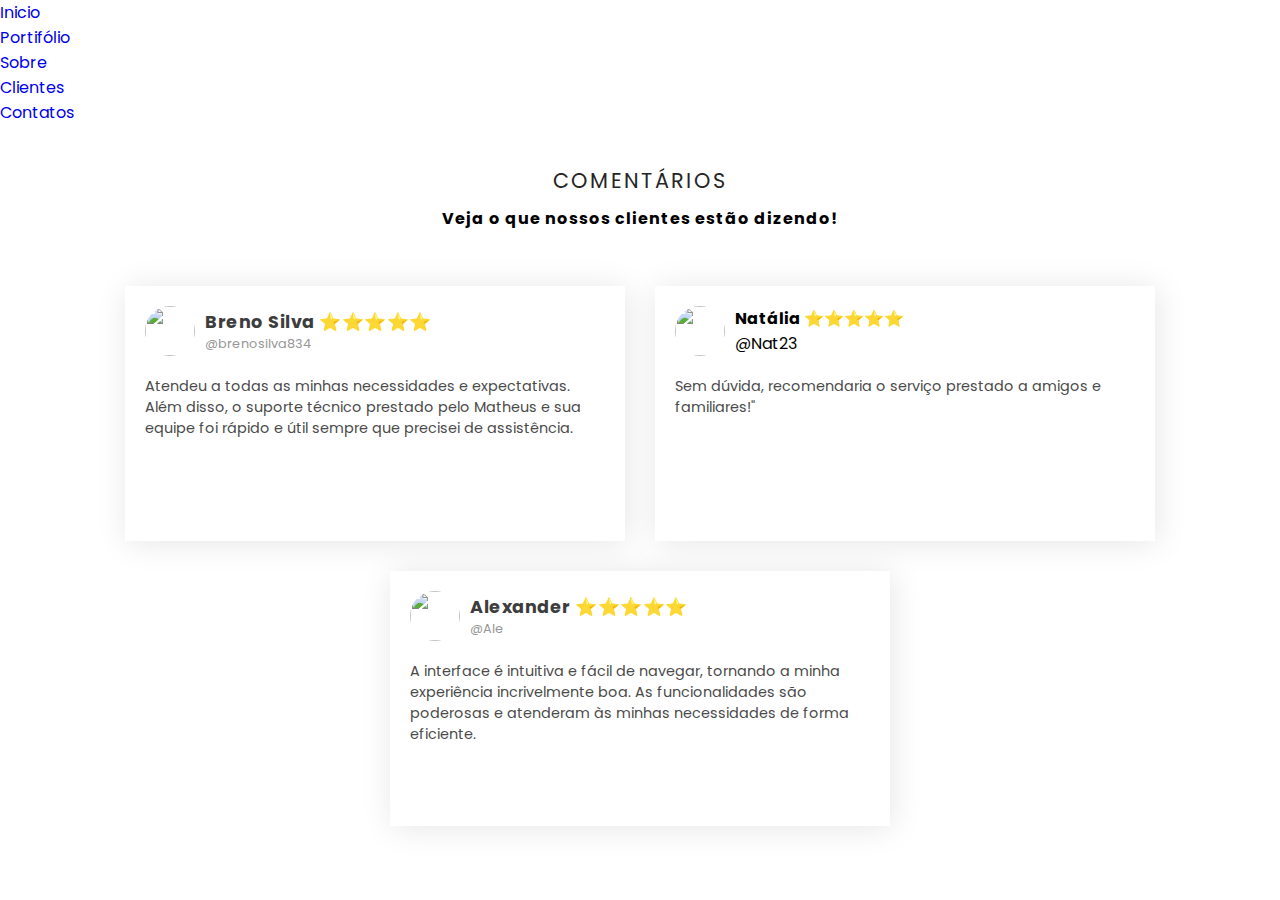
==== Clientes.html @ f2ada6d9 "Upload inicial." ====
<!DOCTYPE html>
<html>
<head>
    <meta charset="UTF-8">
    <meta name="viewport" content="width=device-width, initial-scale=1.0">
    <link href="https://fonts.googleapis.com/css?family=Poppins:100,200,300,400,500,600,700,800,900&amp;subset=devanagari,latin-ext" rel="stylesheet">
    <link rel="stylesheet" href="css/style.css">
    <title>Portifólio - Matheus</title>
</head>
<body>
<!-- Navbar -->

		<nav class="navbar background"> 
			<ul class="nav-list"> 
				<li class="logomarca"><a href="index.html">Inicio</a></li>
				<li><a href="Portifolio.html">Portifólio</a></li> 
				<li><a href="Sobre.html">Sobre</a></li> 
				<li><a href="Clientes.html">Clientes</a></li> 
				<li><a href="Contato.html">Contatos</a></li> 
			</ul> 
		</nav> 
		
<!-- Sessão de avaliações -->	
	
    <section id="testemunhos">
        <div class="titulo-testemunho">
            <span>Comentários</span>
            <h4>Veja o que nossos clientes estão dizendo!</h4>
        </div>
        <div class="contêiner-caixa-testemunho">
            <div class="caixa-testemunho">
                <div class="topo-caixa">
                    <div class="perfil">
                        <div class="imagem-perfil">
                            <img src="clientes\cliente-2.jpg" />
                        </div>
                        <div class="nome-usuario">
                            <strong>Breno Silva ⭐⭐⭐⭐⭐</strong>
                            <span>@brenosilva834</span>
                        </div>
                    </div>
                </div>
                <div class="comentario-cliente">
                    <p>Atendeu a todas as minhas necessidades e expectativas. Além disso, o suporte técnico prestado pelo Matheus e sua equipe foi rápido e útil sempre que precisei de assistência.</p>
                </div>
            </div>
            <div class="caixa-testemunho">
                <div class="topo-caixa">
                    <div class="perfil">
                        <div class="imagem-perfil">
                            <img src="clientes\cliente-1.jpg" />
                        </div>
                        <div class "nome-usuario">
                            <strong>Natália ⭐⭐⭐⭐⭐<br></strong>
                            <span>@Nat23</span>
                        </div>
                    </div>
                </div>
                <div class="comentario-cliente">
                    <p>Sem dúvida, recomendaria o serviço prestado a amigos e familiares!"</p>
                </div>
            </div>
            <div class="caixa-testemunho">
                <div class="topo-caixa">
                    <div class="perfil">
                        <div class="imagem-perfil">
                            <img src="clientes\cliente-3.jpg" />
                        </div>
                        <div class="nome-usuario">
                            <strong>Alexander ⭐⭐⭐⭐⭐</strong>
                            <span>@Ale</span>
                        </div>
                    </div>
                </div>
                <div class="comentario-cliente">
                    <p>A interface é intuitiva e fácil de navegar, tornando a minha experiência incrivelmente boa. As funcionalidades são poderosas e atenderam às minhas necessidades de forma eficiente.</p>
                </div>
            </div>
        </div>
    </section>
</body>
<!-- Estilo CSS do site -->

<style>

*{
margin: 0px;
padding: 0px;
font-family: poppins;
box-sizing: border-box;
}
a{
text-decoration: none;
}
#testemunhos{
display: flex;
justify-content: center;
align-items: center;
flex-direction: column;
width:100%;
}
.titulo-testemunho{
letter-spacing: 1px;
margin: 30px 0px;
padding: 10px 20px;
display: flex;
flex-direction: column;
justify-content: center;
align-items: center;
}
 
.titulo-testemunho span{
font-size: 1.3rem;
color: #252525;
margin-bottom: 10px;
letter-spacing: 2px;
text-transform: uppercase;
}
.contêiner-caixa-testemunho{
display: flex;
justify-content: center;
align-items: center;
flex-wrap: wrap;
width:100%;
}
.caixa-testemunho{
height: 255px;
width:500px;
box-shadow: 2px 2px 30px rgba(0,0,0,0.1);
background-color: #ffffff;
padding: 20px;
margin: 15px;
cursor: pointer;
}
.imagem-perfil{
width:50px;
height: 50px;
border-radius: 50%;
overflow: hidden;
margin-right: 10px;
}
.imagem-perfil img{
width: 100%;
height: 100%;
object-fit: cover;
object-position: center;
}
.perfil{
display: flex;
align-items: center;
}
.nome-usuario{
display: flex;
flex-direction: column;
}
.nome-usuario strong{
color: #3d3d3d;
font-size: 1.1rem;
letter-spacing: 0.5px;
}
.nome-usuario span{
color: #979797;
font-size: 0.8rem;
}
.avaliações{
color: #f9d71c;
}
.topo-caixa{
display: flex;
justify-content: space-between;
align-items: center;
margin-bottom: 20px;
}
.comentario-cliente p{
font-size: 0.9rem;
color: #4b4b4b;
}
.caixa-testemunho:hover{
transform: translateY(-10px);
transition: all ease 0.3s;
}
 
@media(max-width:1060px){
.caixa-testemunho{
width:45%;
padding: 10px;
}
}
@media(max-width:790px){
.caixa-testemunho{
width:100%;
}
.titulo-testemunho h1{
font-size: 1.4rem;
}
}
@media(max-width:340px){
.topo-caixa{
flex-wrap: wrap;
margin-bottom: 10px;
}
.avaliações{
margin-top: 10px;
}
::selection{
color: #ffffff;
background-color: #252525;
}
</style>
	
	
	
</html>
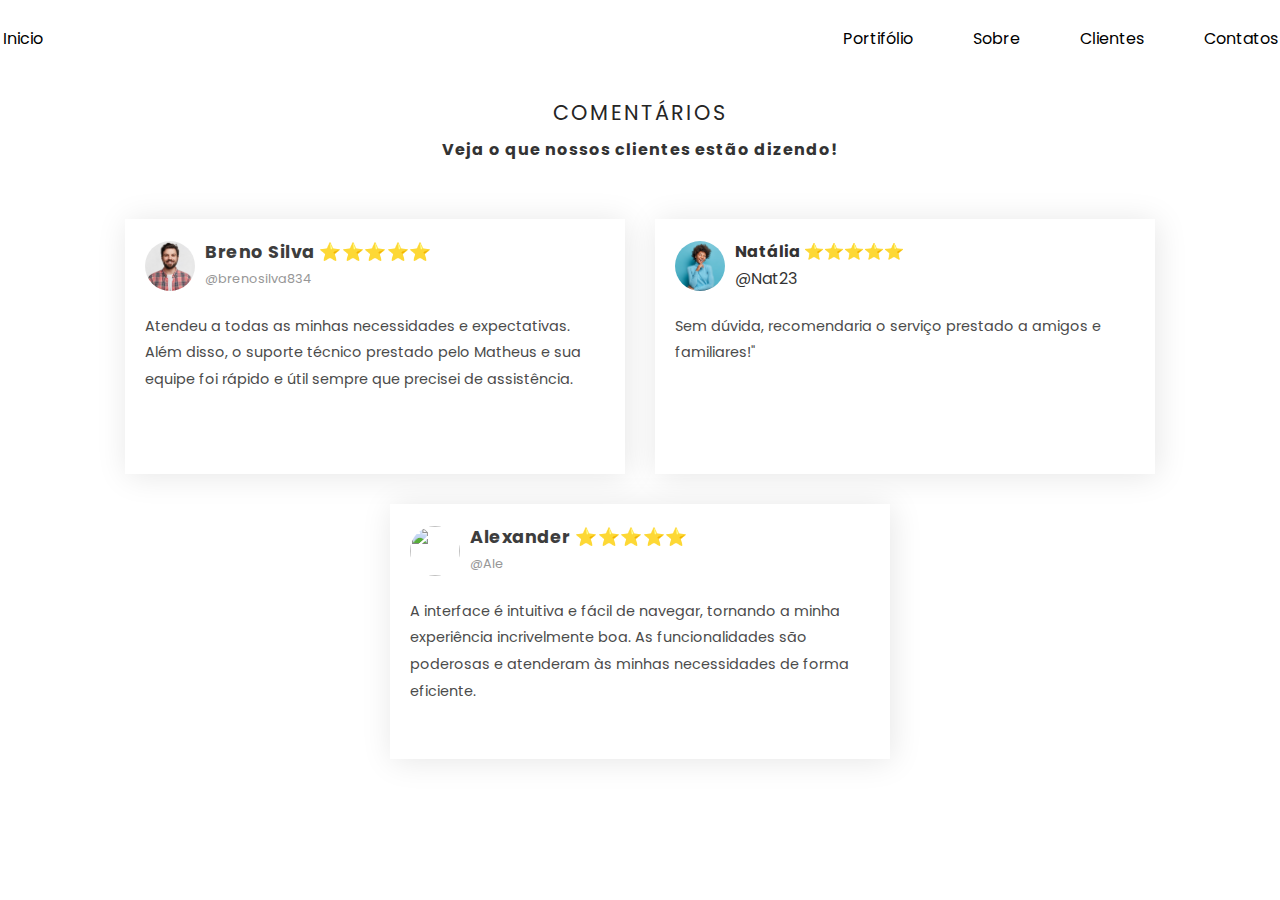
==== commit 92408177: "Update Clientes.html" ====
--- a/Clientes.html
+++ b/Clientes.html
@@ -4,10 +4,10 @@
     <meta charset="UTF-8">
     <meta name="viewport" content="width=device-width, initial-scale=1.0">
     <link href="https://fonts.googleapis.com/css?family=Poppins:100,200,300,400,500,600,700,800,900&amp;subset=devanagari,latin-ext" rel="stylesheet">
-    <link rel="stylesheet" href="css/style.css">
+    <link rel="stylesheet" href="style.css">
     <title>Portifólio - Matheus</title>
 </head>
-<body>
+<body> 
 <!-- Navbar -->
 
 		<nav class="navbar background"> 
@@ -16,9 +16,9 @@
 				<li><a href="Portifolio.html">Portifólio</a></li> 
 				<li><a href="Sobre.html">Sobre</a></li> 
 				<li><a href="Clientes.html">Clientes</a></li> 
-				<li><a href="Contato.html">Contatos</a></li> 
+				<li><a href="contato.html">Contatos</a></li> 
 			</ul> 
-		</nav> 
+		</nav>
 		
 <!-- Sessão de avaliações -->	
 	
@@ -32,7 +32,7 @@
                 <div class="topo-caixa">
                     <div class="perfil">
                         <div class="imagem-perfil">
-                            <img src="clientes\cliente-2.jpg" />
+                            <img src="cliente-2.jpg" />
                         </div>
                         <div class="nome-usuario">
                             <strong>Breno Silva ⭐⭐⭐⭐⭐</strong>
@@ -48,7 +48,7 @@
                 <div class="topo-caixa">
                     <div class="perfil">
                         <div class="imagem-perfil">
-                            <img src="clientes\cliente-1.jpg" />
+                            <img src="cliente-1.jpg" />
                         </div>
                         <div class "nome-usuario">
                             <strong>Natália ⭐⭐⭐⭐⭐<br></strong>
@@ -64,7 +64,7 @@
                 <div class="topo-caixa">
                     <div class="perfil">
                         <div class="imagem-perfil">
-                            <img src="clientes\cliente-3.jpg" />
+                            <img src="cliente-3.jpg" />
                         </div>
                         <div class="nome-usuario">
                             <strong>Alexander ⭐⭐⭐⭐⭐</strong>
--- a/style.css
+++ b/style.css
@@ -0,0 +1,237 @@
+* { 
+margin: 0; 
+
+	padding: 0; 
+} 
+
+body{
+	font-family: 'Poppins', sans-serif;
+	font-size:16px;
+	color: #676a81;
+	background: #ffffff !important;
+    	max-width:1920px;
+    	margin:0 auto;
+	overflow-x:hidden;
+}
+
+.navbar { 
+	font-family: 'Poppins', sans-serif;
+	display: flex; 
+	position: fixed; 
+	align-items: center; 
+	justify-content: center; 
+	top: 0px; 
+	width: 100%;
+	cursor: pointer; 
+} 
+
+@media (max-width: 768px) {
+  .nav-list {
+    display: none;
+  }
+  
+  .menu-icon {
+    display: block;
+    cursor: pointer;
+  }
+  
+  .menu-icon:before {
+    content: "\2630";
+  }
+  
+  #menu-toggle:checked ~ .nav-list {
+    display: block;
+  }
+}
+
+
+/*EDITAR IMAGEM EM DESTAQUE*/
+
+.imagem-destaque {
+  width: 60%;
+  position: fixed;
+  top: 0;
+  right: 0;
+  margin-top: 100px;
+}
+
+#imagem-destaque {
+	width: 60%;
+  position: fixed;
+  top: 0;
+  right: 0;
+  margin-top: 100px;
+}
+
+
+a{
+color: #ff4f5b;	
+}
+
+
+.header-text {
+  font-family: 'Poppins', sans-serif;
+  position: absolute;
+  top: 45%;
+  left: 30%;
+  transform: translate(-50%, -50%);
+  text-align: center;
+  color: black;
+  z-index: 1;
+  font-size: 36px;
+  white-space: normal;
+  line-height: 1.0
+}
+
+.nav-list {  
+	display: flex; 
+	background-color: white;
+} 
+
+.nav-list li { 
+	list-style: none; 
+	padding: 26px 30px; 
+} 
+
+.nav-list li a { 
+	text-decoration: none; 
+	color: black; 
+} 
+
+.nav-list li a:hover { 
+	color: black; 
+} 
+
+.rightNav { 
+	width: 50%; 
+	text-align: right; 
+} 
+
+
+/*EDITAR FORMULÁRIO*/
+
+.titulo-formulario {
+  text-align: center;
+  margin-top: 20px;
+  position: relative;
+  z-index: 999;
+}
+
+.formulario-contato {
+  text-align: center;
+  margin-top: 20px;
+  position: relative;
+  z-index: 999;
+}
+
+form {
+  width: 300px;
+  margin: 0 auto;
+}
+
+label {
+  position: absolute;
+  bottom: 0;
+  right: 0;
+  margin-bottom: 5px;
+  font-weight: bold;
+}
+
+input[type="text"],
+textarea {
+  width: 100%;
+  padding: 5px;
+  margin-bottom: 10px;
+}
+
+input[type="submit"] {
+  background-color: #4CAF50;
+  color: white;
+  border: none;
+  padding: 10px 20px;
+  text-align: center;
+  text-decoration: none;
+  display: inline-block;
+  font-size: 16px;
+  cursor: pointer;
+}
+
+input[type="submit"]:hover {
+  background-color: #45a049;
+}
+
+.background { 
+	background-color: white;
+	background-blend-mode: darken; 
+	background-size: cover; 
+} 
+
+
+.logomarca {
+  float: left;
+  margin-right: 740px;
+}
+
+
+.coluna {
+  display: flex;
+  flex-wrap: wrap;
+  padding: 0 4px;
+}
+
+
+@import url('https://fonts.googleapis.com/css2?family=Open+Sans:ital,wght@0,300;0,400;0,700;1,300;1,400;1,700&display=swap');
+
+* {
+    box-sizing: border-box;
+    outline: 0;
+    transition: all 0.3s ease;
+}
+
+body {
+    margin: 0;
+    margin-top: 60px;
+    padding: 0;
+    font-family: "Open Sans", "Noto Sans", HelveticaNeueCyr, Helvetica, sans-serif;
+    line-height: 1.68em;
+    color: #333333;
+    background: #fafafa;
+}
+
+blockquote {
+    padding: 0;
+    margin: 0;
+}
+
+section.t-bq-section {
+    padding: 30px;
+    margin-bottom: 60px;
+	margin-top: 150px;
+	position: relative;
+	z-index: -1;
+}
+
+.t-bq-wrapper.t-bq-wrapper-boxed {
+    max-width: 576px;
+    margin: 0 auto;
+}
+
+.t-bq-wrapper.t-bq-wrapper-fullwidth {
+    max-width: 100%;
+}
+
+.t-bq-wrapper .t-bq-quote {
+    padding: 20px;
+}
+
+/* Estilo para telas grandes (desktops, 992px e acima) */
+@media only screen and (min-width: 992px) { ... }
+
+/* Estilo para telas médias (tablets, 768px e acima) */
+@media only screen and (min-width: 768px) { ... }
+
+/* Estilo para telas pequenas (landscape phones, 576px e acima) */
+@media only screen and (min-width: 576px) { ... }
+
+/* Estilo para telas muito pequenas (phones, menor que 576px) */
+@media only screen and (max-width: 575.98px) { ... }